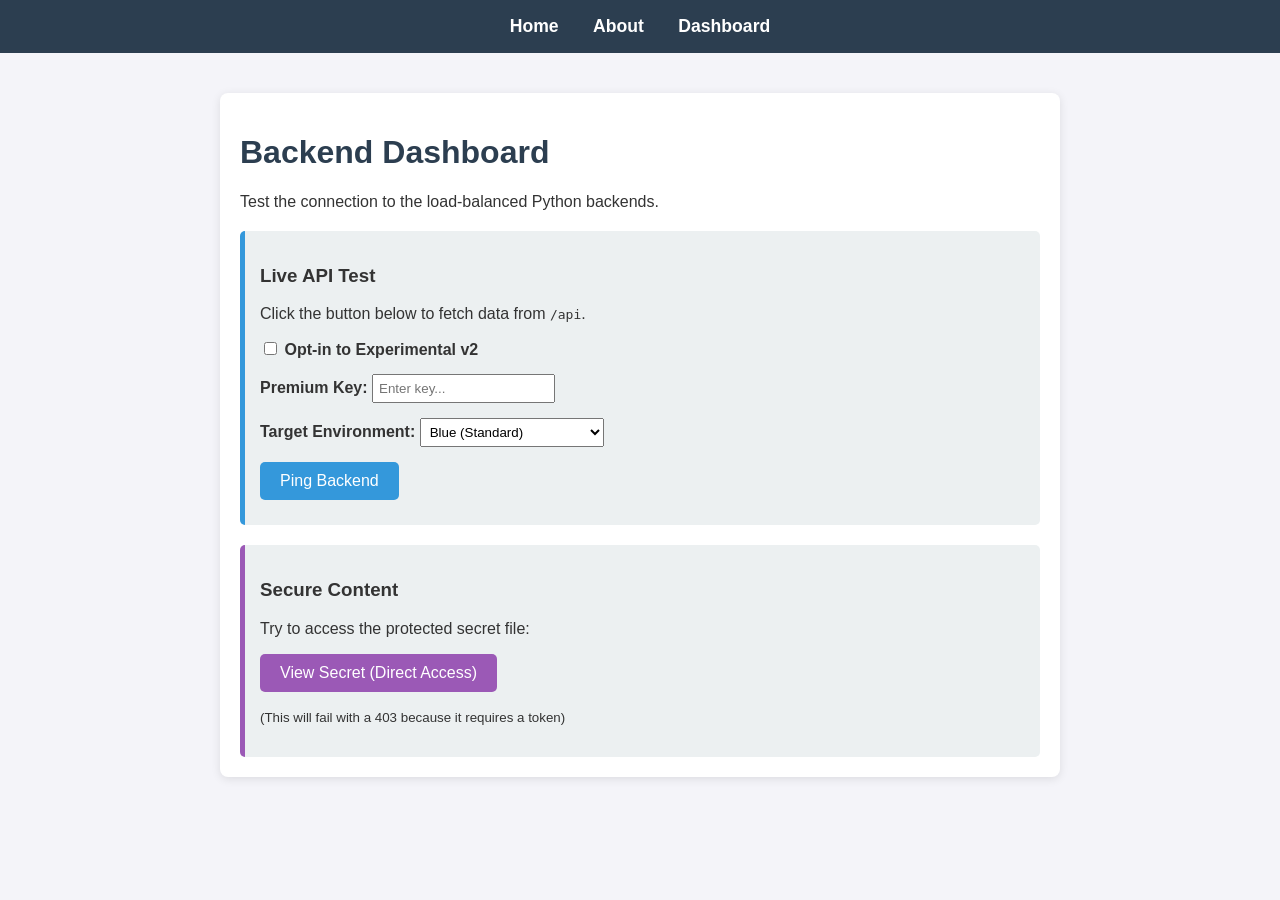
==== html/dashboard.html @ a097b1a7 "html/ folder for webpages" ====
<!DOCTYPE html>
<html lang="en">
<head>
    <meta charset="UTF-8">
    <title>Nginx Demo - Dashboard</title>
    <link rel="stylesheet" href="style.css">
</head>
<body>
    <header>
        <nav>
            <ul>
                <li><a href="index.html">Home</a></li>
                <li><a href="about.html">About</a></li>
                <li><a href="dashboard.html">Dashboard</a></li>
            </ul>
        </nav>
    </header>

    <div class="container">
        <h1>Backend Dashboard</h1>
        <p>Test the connection to the load-balanced Python backends.</p>
        
        <div class="card">
            <h3>Live API Test</h3>
            <p>Click the button below to fetch data from <code>/api</code>.</p>
            
            <div style="margin-bottom: 15px;">
                <label>
                    <input type="checkbox" id="v2-toggle" onchange="toggleV2(this)"> 
                    <strong>Opt-in to Experimental v2</strong>
                </label>
            </div>

            <div style="margin-bottom: 15px;">
                <label>
                    <strong>Premium Key:</strong> 
                    <input type="text" id="premium-key" placeholder="Enter key..." style="padding:5px;">
                </label>
            </div>

            <div style="margin-bottom: 15px;">
                <label>
                    <strong>Target Environment:</strong> 
                    <select id="env-selector" style="padding:5px;">
                        <option value="blue">Blue (Standard)</option>
                        <option value="green">Green (New Deployment)</option>
                    </select>
                </label>
            </div>

            <button onclick="fetchData()">Ping Backend</button>
            <div id="api-response"></div>
        </div>

        <div class="card" style="border-left-color: #9b59b6;">
            <h3>Secure Content</h3>
            <p>Try to access the protected secret file:</p>
            <a href="/secure/secret.html" target="_blank"><button style="background-color:#9b59b6;">View Secret (Direct Access)</button></a>
            <p><small>(This will fail with a 403 because it requires a token)</small></p>
        </div>

    <script>
        // Auth Header (admin:secret)
        const authHeader = { 'Authorization': 'Basic ' + btoa('admin:secret') };

        async function fetchData() {
            const display = document.getElementById('api-response');
            const premiumKey = document.getElementById('premium-key').value;
            const targetEnv = document.getElementById('env-selector').value;
            display.innerText = "Loading...";
            
            try {
                // Pointing to the Dedicated API Gateway (Port 8443)
                const response = await fetch('https://localhost:8443/api', { 
                    headers: {
                        ...authHeader,
                        'X-Premium-Key': premiumKey,
                        'X-Target-Env': targetEnv
                    }
                });
                if (response.ok) {
                    const text = await response.text();
                    const reqId = response.headers.get('X-Request-ID');
                    const cacheStatus = response.headers.get('X-Cache-Status');
                    const responseTime = response.headers.get('X-Response-Time');
                    const env = response.headers.get('X-Environment');
                    
                    display.innerHTML = `
                        <div style="margin-top:10px; padding:10px; border:1px solid #ddd; background:#fff;">
                            <strong>Environment:</strong> <span style="color:${env === 'green' ? '#2ecc71' : '#3498db'}">${env.toUpperCase()}</span><br>
                            <strong>Response:</strong> ${text}<br>
                            <strong>Cache:</strong> <span style="color:${cacheStatus === 'HIT' ? 'green' : 'orange'}">${cacheStatus}</span><br>
                            <strong>Response Time:</strong> ${responseTime}s<br>
                            <strong>Request ID:</strong> <small>${reqId}</small>
                        </div>`;
                } else {
                    display.innerText = "Error: " + response.status + " " + response.statusText;
                }
            } catch (error) {
                display.innerText = "Network Error: " + error.message;
            }
        }

        async function fetchStats() {
            const display = document.getElementById('stats-response');
            display.innerText = "Loading...";
            
            try {
                // Pointing to the Dedicated API Gateway (Port 8443)
                const response = await fetch('https://localhost:8443/status', { headers: authHeader });
                if (response.ok) {
                    const text = await response.text();
                    display.innerText = text;
                } else {
                    display.innerText = "Error: " + response.status;
                }
            } catch (error) {
                display.innerText = "Error: " + error.message;
            }
        }
    </script>
</body>
</html>
---- html/style.css ----
body {
    font-family: 'Segoe UI', Tahoma, Geneva, Verdana, sans-serif;
    margin: 0;
    padding: 0;
    background-color: #f4f4f9;
    color: #333;
}

header {
    background-color: #2c3e50;
    color: white;
    padding: 1rem 0;
}

nav ul {
    list-style: none;
    text-align: center;
    padding: 0;
    margin: 0;
}

nav ul li {
    display: inline;
    margin: 0 15px;
}

nav a {
    color: white;
    text-decoration: none;
    font-weight: bold;
    font-size: 1.1rem;
}

nav a:hover {
    color: #3498db;
}

.container {
    max-width: 800px;
    margin: 40px auto;
    padding: 20px;
    background: white;
    border-radius: 8px;
    box-shadow: 0 2px 10px rgba(0,0,0,0.1);
}

h1 { color: #2c3e50; }
h2 { color: #34495e; border-bottom: 2px solid #ecf0f1; padding-bottom: 10px; }

.card {
    background: #ecf0f1;
    padding: 15px;
    margin-top: 20px;
    border-radius: 5px;
    border-left: 5px solid #3498db;
}

button {
    background-color: #3498db;
    color: white;
    border: none;
    padding: 10px 20px;
    border-radius: 5px;
    cursor: pointer;
    font-size: 1rem;
}

button:hover { background-color: #2980b9; }

#api-response {
    font-family: monospace;
    color: #c0392b;
    margin-top: 10px;
}
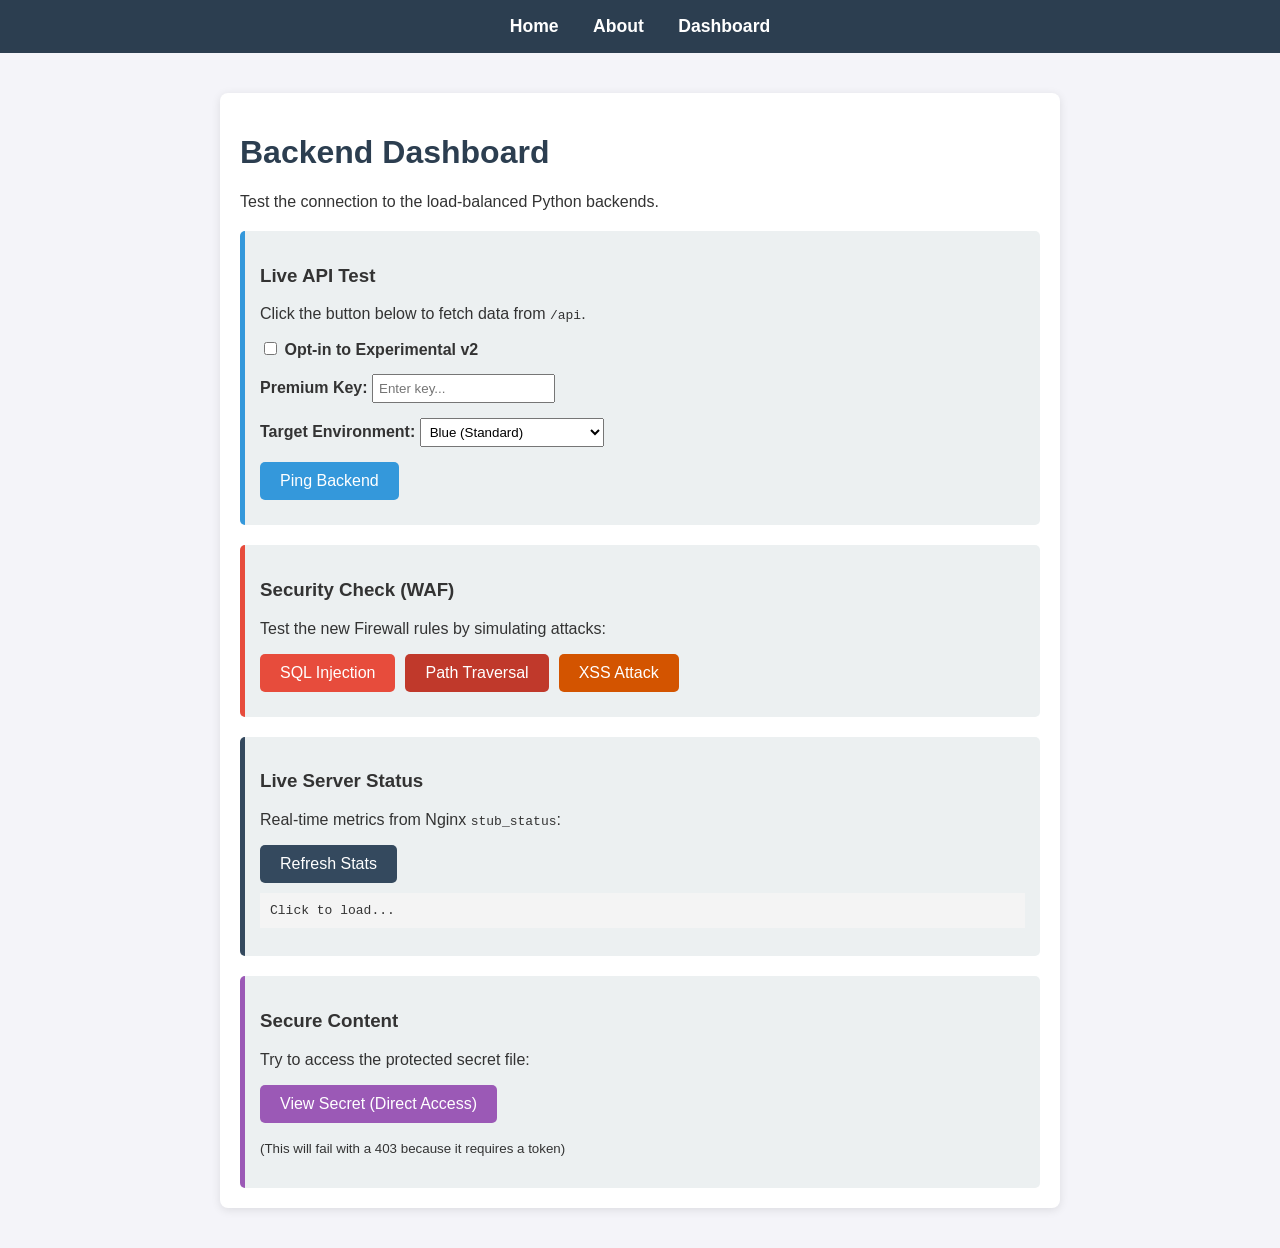
==== commit 98a45951: "feat: enhance security and performance     - Add basic WAF (Web Application Firewall) to block SQLi " ====
--- a/html/dashboard.html
+++ b/html/dashboard.html
@@ -52,6 +52,24 @@
             <div id="api-response"></div>
         </div>
 
+        <div class="card" style="border-left-color: #e74c3c;">
+            <h3> Security Check (WAF)</h3>
+            <p>Test the new Firewall rules by simulating attacks:</p>
+            <div style="display: flex; gap: 10px; flex-wrap: wrap;">
+                <button onclick="testAttack('?id=1 union select 1')" style="background-color:#e74c3c;">SQL Injection</button>
+                <button onclick="testAttack('?path=../../etc/passwd')" style="background-color:#c0392b;">Path Traversal</button>
+                <button onclick="testAttack('?q=<script>alert(1)</script>')" style="background-color:#d35400;">XSS Attack</button>
+            </div>
+            <div id="waf-response" style="margin-top:10px; font-family:monospace;"></div>
+        </div>
+
+        <div class="card" style="border-left-color: #34495e;">
+            <h3> Live Server Status</h3>
+            <p>Real-time metrics from Nginx <code>stub_status</code>:</p>
+            <button onclick="fetchStats()" style="background-color:#34495e;">Refresh Stats</button>
+            <pre id="stats-response" style="background:#f4f4f4; padding:10px; margin-top:10px;">Click to load...</pre>
+        </div>
+
         <div class="card" style="border-left-color: #9b59b6;">
             <h3>Secure Content</h3>
             <p>Try to access the protected secret file:</p>
@@ -62,6 +80,23 @@
     <script>
         // Auth Header (admin:secret)
         const authHeader = { 'Authorization': 'Basic ' + btoa('admin:secret') };
+
+        async function testAttack(queryString) {
+            const display = document.getElementById('waf-response');
+            display.innerText = "Simulating attack...";
+            try {
+                const response = await fetch('https://localhost:8443/api' + queryString, { 
+                    headers: authHeader
+                });
+                if (response.status === 403) {
+                     display.innerHTML = `<span style="color:green">BLOCKED (403 Forbidden)</span> - WAF is working!`;
+                } else {
+                     display.innerHTML = `<span style="color:red"> FAILED (${response.status})</span> - Attack went through!`;
+                }
+            } catch (error) {
+                display.innerText = "Error: " + error.message;
+            }
+        }
 
         async function fetchData() {
             const display = document.getElementById('api-response');
